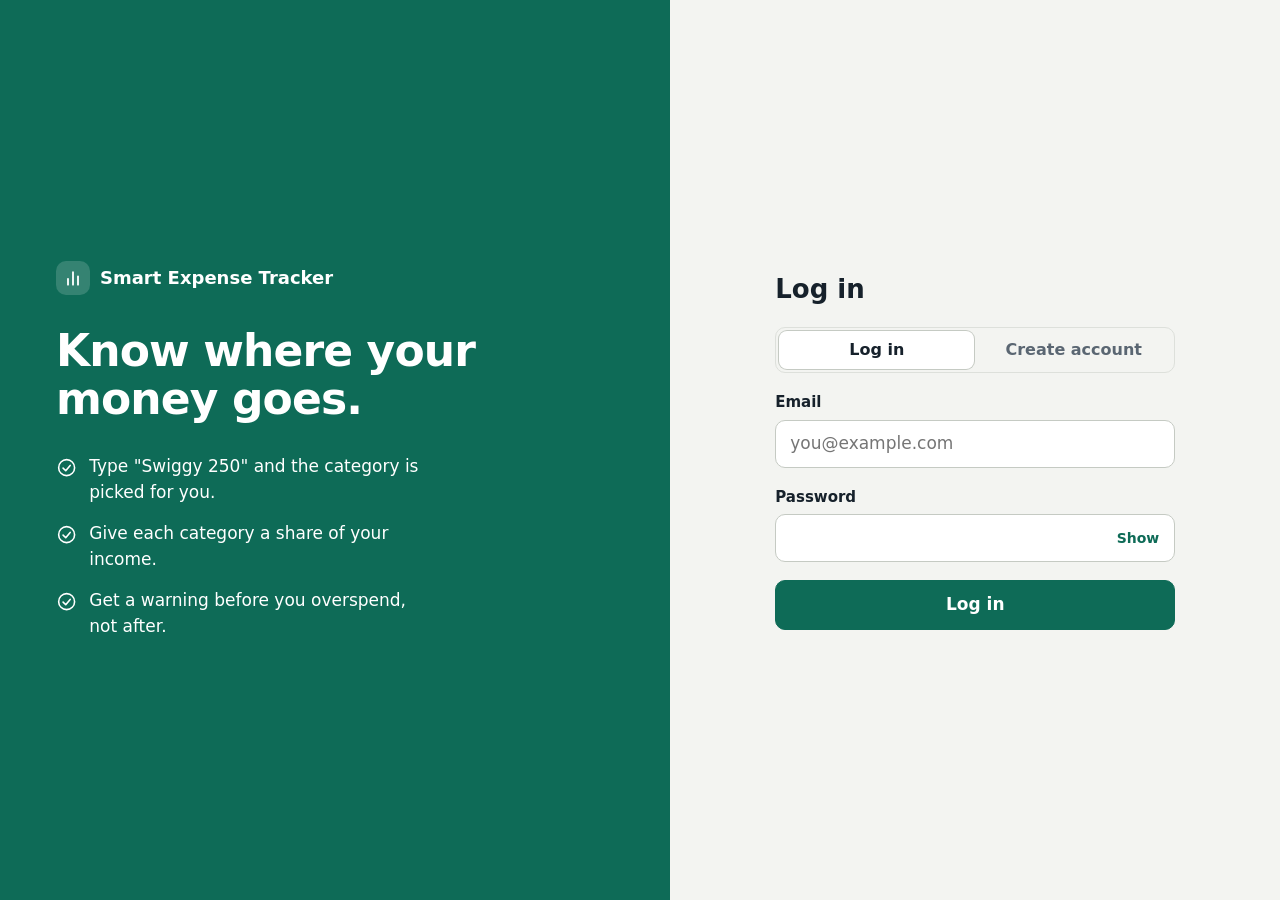
==== frontend/index.html @ fc3e4bb8 "Add frontend, summary, trend and rule based categorizer" ====
<!doctype html>
<html lang="en">
<head>
  <meta charset="utf-8">
  <meta name="viewport" content="width=device-width, initial-scale=1">
  <title>Log in - Smart Expense Tracker</title>
  <link rel="stylesheet" href="css/style.css">
</head>
<body>
  <svg width="0" height="0" style="position:absolute" aria-hidden="true">
    <symbol id="i-bars" viewBox="0 0 24 24"><path d="M6 20v-7M12 20V5M18 20v-10"/></symbol>
    <symbol id="i-check" viewBox="0 0 24 24"><circle cx="12" cy="12" r="9"/><path d="M8 12.5l3 3 5-6"/></symbol>
  </svg>

  <div class="auth">
    <aside class="auth-side">
      <div class="brand">
        <span class="brand-mark"><svg class="icon"><use href="#i-bars"/></svg></span>
        <span class="brand-name">Smart Expense Tracker</span>
      </div>
      <h1>Know where your money goes.</h1>
      <ul class="auth-points">
        <li><svg class="icon"><use href="#i-check"/></svg><span>Type "Swiggy 250" and the category is picked for you.</span></li>
        <li><svg class="icon"><use href="#i-check"/></svg><span>Give each category a share of your income.</span></li>
        <li><svg class="icon"><use href="#i-check"/></svg><span>Get a warning before you overspend, not after.</span></li>
      </ul>
    </aside>

    <main class="auth-main">
      <form id="auth-form" class="auth-card" novalidate>
        <div id="notice" class="notice" role="status" hidden></div>
        <h2 id="auth-title">Log in</h2>

        <div class="seg" role="group" aria-label="Choose log in or create account">
          <button type="button" id="mode-login" aria-pressed="true">Log in</button>
          <button type="button" id="mode-register" aria-pressed="false">Create account</button>
        </div>

        <label class="field">Email
          <input id="email" type="email" autocomplete="email" inputmode="email" placeholder="you@example.com" required>
        </label>

        <label class="field">Password
          <span class="pw-row">
            <input id="password" type="password" autocomplete="current-password" required>
            <button type="button" id="pw-toggle" class="pw-toggle" aria-controls="password">Show</button>
          </span>
        </label>
        <p id="pw-hint" class="note" hidden>Use at least 8 characters.</p>

        <p id="auth-error" class="error" role="alert"></p>
        <button type="submit" id="auth-submit" class="btn btn-primary">Log in</button>
      </form>
    </main>
  </div>

  <script src="js/common.js"></script>
  <script src="js/auth.js"></script>
</body>
</html>
---- frontend/css/style.css ----
/* =====================================================================
   Smart Expense Tracker - styles
   One accent colour (green). Red and amber are used only to mean
   "spent" / "over budget" / "careful".
   ===================================================================== */

:root {
  --paper: #f3f4f1;
  --surface: #ffffff;
  --ink: #16212b;
  --muted: #5a6672;
  --line: #dde0db;
  --line-strong: #c5cac3;

  --accent: #0e6b57;
  --accent-ink: #0a4f40;
  --accent-soft: #e2f0eb;

  --expense: #b23a2a;
  --expense-ink: #7a2418;
  --expense-soft: #f8e8e4;

  --warn: #946010;
  --warn-bar: #c98a1e;
  --warn-ink: #6b4408;
  --warn-soft: #f8eeda;

  --radius: 16px;
}

*, *::before, *::after { box-sizing: border-box; }

html { color-scheme: light; }

body {
  margin: 0;
  background: var(--paper);
  color: var(--ink);
  font: 16px/1.5 "Segoe UI", system-ui, -apple-system, Roboto, "Helvetica Neue", sans-serif;
  -webkit-font-smoothing: antialiased;
}

[hidden] { display: none !important; }

h1, h2, h3, p, ul { margin: 0; }
button, input { font: inherit; color: inherit; }
button { cursor: pointer; }

:focus-visible {
  outline: 3px solid var(--accent);
  outline-offset: 2px;
}

.num { font-variant-numeric: tabular-nums; }

.sr-only {
  position: absolute; width: 1px; height: 1px; padding: 0; margin: -1px;
  overflow: hidden; clip: rect(0, 0, 0, 0); white-space: nowrap; border: 0;
}

.icon {
  width: 1.25em; height: 1.25em; flex: none;
  fill: none; stroke: currentColor; stroke-width: 1.8;
  stroke-linecap: round; stroke-linejoin: round;
}

/* ---------- Buttons ---------- */
.btn {
  display: inline-flex; align-items: center; justify-content: center; gap: 8px;
  min-height: 44px; padding: 0 18px;
  border: 1px solid var(--line-strong); border-radius: 10px;
  background: var(--surface); font-weight: 600;
}
.btn:hover { border-color: var(--ink); }
.btn-primary { background: var(--accent); border-color: var(--accent); color: #fff; }
.btn-primary:hover { background: var(--accent-ink); border-color: var(--accent-ink); }
.btn-danger { background: var(--expense); border-color: var(--expense); color: #fff; }
.btn-danger:hover { background: var(--expense-ink); border-color: var(--expense-ink); }
.btn-quiet { background: transparent; border-color: transparent; }
.btn-quiet:hover { background: var(--paper); border-color: transparent; }
.btn[disabled] { opacity: 0.6; cursor: not-allowed; }

.icon-btn {
  display: inline-grid; place-items: center; width: 42px; height: 42px;
  border: 1px solid transparent; border-radius: 10px;
  background: transparent; color: var(--muted);
}
.icon-btn:hover { background: var(--paper); color: var(--ink); }
.icon-btn.danger:hover { background: var(--expense-soft); color: var(--expense); }
.icon-btn.bordered { border-color: var(--line-strong); background: var(--surface); color: var(--ink); }
.icon-btn[disabled] { opacity: 0.35; cursor: not-allowed; }
.icon-btn .icon { width: 22px; height: 22px; }

/* ---------- Top bar ---------- */
.topbar { background: var(--surface); border-bottom: 1px solid var(--line); }
.topbar-inner {
  max-width: 1120px; margin: 0 auto; padding: 12px 20px;
  display: flex; align-items: center; gap: 16px;
}
.brand { display: flex; align-items: center; gap: 10px; font-weight: 700; font-size: 18px; }
.brand-mark {
  width: 34px; height: 34px; border-radius: 10px;
  display: grid; place-items: center; background: var(--accent); color: #fff;
}
.brand-mark .icon { width: 20px; height: 20px; stroke-width: 2.2; }
.spacer { flex: 1; }
.user-email { color: var(--muted); font-size: 14px; overflow: hidden; text-overflow: ellipsis; white-space: nowrap; }

/* ---------- Page ---------- */
.page {
  max-width: 1120px; margin: 0 auto; padding: 24px 20px 80px;
  display: grid; gap: 24px;
}

.banner {
  display: flex; align-items: center; justify-content: space-between; gap: 12px;
  padding: 12px 16px; border-radius: 12px;
  background: var(--expense-soft); color: var(--expense-ink); font-weight: 600;
}

.month-row { display: flex; align-items: center; gap: 10px; }
.month-title { font-size: 30px; font-weight: 700; letter-spacing: -0.01em; }

/* ---------- Action tiles ---------- */
.tiles { display: grid; grid-template-columns: repeat(3, 1fr); gap: 16px; }
.tile {
  display: flex; flex-direction: column; align-items: flex-start; gap: 10px;
  min-height: 152px; padding: 22px; text-align: left;
  background: var(--surface); border: 1.5px solid var(--line); border-radius: var(--radius);
  transition: border-color 0.15s;
}
.tile-icon { display: grid; place-items: center; width: 60px; height: 60px; border-radius: 50%; }
.tile-icon .icon { width: 30px; height: 30px; stroke-width: 2; }
.tile-text { display: flex; flex-direction: column; gap: 2px; }
.tile-title { font-size: 20px; font-weight: 700; }
.tile-sub { color: var(--muted); font-size: 14px; }
.tile-expense .tile-icon { background: var(--expense-soft); color: var(--expense); }
.tile-expense:hover { border-color: var(--expense); }
.tile-income .tile-icon { background: var(--accent-soft); color: var(--accent); }
.tile-income:hover { border-color: var(--accent); }
.tile-budget .tile-icon { background: #e8ebee; color: var(--ink); }
.tile-budget:hover { border-color: var(--ink); }

/* ---------- Quick add ---------- */
.quick {
  display: flex; align-items: center; gap: 12px;
  padding: 8px 8px 8px 18px;
  background: var(--surface); border: 1.5px solid var(--line); border-radius: 14px;
}
.quick:focus-within { border-color: var(--accent); box-shadow: 0 0 0 3px var(--accent-soft); }
.quick input {
  flex: 1; min-width: 0; border: 0; outline: 0; background: transparent;
  font-size: 17px; min-height: 44px;
}
.quick input::placeholder { color: var(--muted); }

/* ---------- Stats ---------- */
.stats {
  display: grid; grid-template-columns: repeat(3, 1fr);
  background: var(--surface); border: 1px solid var(--line); border-radius: var(--radius);
}
.stat { padding: 22px 26px; }
.stat + .stat { border-left: 1px solid var(--line); }
.stat-label { color: var(--muted); font-size: 15px; }
.stat-value { margin-top: 4px; font-size: 36px; font-weight: 700; line-height: 1.15; letter-spacing: -0.02em; }
.stat-note { margin-top: 2px; color: var(--muted); font-size: 14px; }
.stat-income .stat-value { color: var(--accent); }
.stat-spent .stat-value { color: var(--expense); }
.stat-saved .stat-value.is-negative { color: var(--expense); }

/* ---------- Alerts ---------- */
.alerts { list-style: none; padding: 0; display: grid; gap: 10px; }
.alert {
  display: flex; align-items: flex-start; gap: 12px;
  padding: 14px 16px; border-radius: 12px; font-weight: 600;
}
.alert .icon { margin-top: 2px; }
.alert-over { background: var(--expense-soft); color: var(--expense-ink); }
.alert-warning { background: var(--warn-soft); color: var(--warn-ink); }
.alert-ok { background: var(--accent-soft); color: var(--accent-ink); }
.alert-info { background: #e9ecee; color: var(--ink); }

/* ---------- Panels ---------- */
.panel { background: var(--surface); border: 1px solid var(--line); border-radius: var(--radius); padding: 22px; }
.panel-head { display: flex; align-items: center; justify-content: space-between; gap: 12px; flex-wrap: wrap; margin-bottom: 18px; }
.panel h2 { font-size: 19px; font-weight: 700; }
.panel-sub { color: var(--muted); font-size: 14px; }
.grid-2 { display: grid; grid-template-columns: 1fr 1fr; gap: 24px; align-items: start; }
.grid-2.wide-left { grid-template-columns: 1.55fr 1fr; }
.empty { color: var(--muted); padding: 8px 0; }

/* ---------- Where the money went ---------- */
.cats { list-style: none; padding: 0; display: grid; gap: 20px; }
.cat-head { display: flex; justify-content: space-between; gap: 12px; font-weight: 600; }
.bar { position: relative; height: 12px; margin: 8px 0 6px; border-radius: 6px; background: #eceeea; }
.bar-fill { position: absolute; top: 0; bottom: 0; left: 0; border-radius: 6px; background: #7a858f; }
.bar-tick { position: absolute; top: -4px; bottom: -4px; width: 2px; background: var(--ink); border-radius: 1px; }
.cat-meta { color: var(--muted); font-size: 14px; }
.cat-meta .flag { font-weight: 700; }
.is-ok .bar-fill { background: var(--accent); }
.is-warning .bar-fill { background: var(--warn-bar); }
.is-over .bar-fill { background: var(--expense); }
.is-ok .flag { color: var(--accent); }
.is-warning .flag { color: var(--warn); }
.is-over .flag { color: var(--expense); }

/* ---------- Chart ---------- */
.chart-wrap { position: relative; height: 270px; }

/* ---------- Segmented control ---------- */
.seg { display: inline-flex; gap: 2px; padding: 3px; background: var(--paper); border: 1px solid var(--line); border-radius: 10px; }
.seg button { min-height: 38px; padding: 0 14px; border: 0; border-radius: 8px; background: transparent; color: var(--muted); font-weight: 600; }
.seg button[aria-pressed="true"] { background: var(--surface); color: var(--ink); box-shadow: 0 0 0 1px var(--line-strong); }

/* ---------- Transactions ---------- */
.txs { list-style: none; padding: 0; }
.tx {
  display: grid; grid-template-columns: 62px 1fr auto auto; align-items: center; gap: 12px;
  padding: 12px 0; border-top: 1px solid var(--line);
}
.tx:first-child { border-top: 0; }
.tx-date { color: var(--muted); font-size: 14px; }
.tx-desc { font-weight: 600; overflow-wrap: anywhere; }
.pill {
  display: inline-block; margin-top: 4px; padding: 2px 10px;
  border: 1px solid var(--line); border-radius: 999px;
  background: var(--paper); color: var(--muted); font-size: 13px;
}
.pill-none { background: var(--warn-soft); border-color: #e9d5a6; color: var(--warn-ink); }
.tx-amt { min-width: 7ch; font-weight: 700; text-align: right; }
.tx-amt.is-expense { color: var(--expense); }
.tx-amt.is-income { color: var(--accent); }
.tx-actions { display: flex; gap: 2px; }
.more { width: 100%; margin-top: 14px; }

/* ---------- Budgets ---------- */
.budgets { list-style: none; padding: 0; display: grid; gap: 12px; }
.budget {
  display: grid; grid-template-columns: 1fr auto; align-items: center; gap: 2px 12px;
  padding: 14px 14px 14px 16px; border: 1px solid var(--line); border-radius: 12px;
}
.budget-name { font-weight: 700; }
.budget-meta { grid-column: 1; color: var(--muted); font-size: 14px; }
.budget-actions { grid-column: 2; grid-row: 1 / span 2; display: flex; gap: 2px; }

/* ---------- Dialogs ---------- */
dialog {
  width: min(480px, calc(100vw - 32px)); padding: 0;
  border: 0; border-radius: 18px; background: var(--surface); color: var(--ink);
  box-shadow: 0 20px 60px rgba(20, 30, 40, 0.28);
}
dialog::backdrop { background: rgba(20, 30, 40, 0.45); }
.dialog-body { display: grid; gap: 16px; padding: 24px; }
.dialog-body h2 { font-size: 22px; font-weight: 700; }
.dialog-actions { display: flex; justify-content: flex-end; gap: 10px; margin-top: 4px; }
.field { display: grid; gap: 6px; font-size: 15px; font-weight: 600; }
.field input {
  width: 100%; min-height: 48px; padding: 0 14px;
  border: 1.5px solid var(--line-strong); border-radius: 10px;
  background: #fff; font-size: 17px; font-weight: 400;
}
.field input:focus { outline: 0; border-color: var(--accent); box-shadow: 0 0 0 3px var(--accent-soft); }
.field input[aria-invalid="true"] { border-color: var(--expense); }
.field input[readonly] { background: var(--paper); color: var(--muted); }
.money-input { position: relative; }
.money-input > span { position: absolute; left: 14px; top: 50%; transform: translateY(-50%); color: var(--muted); font-weight: 400; }
.money-input input { padding-left: 34px; }
.note { min-height: 1.4em; color: var(--muted); font-size: 14px; }
.note .tag {
  display: inline-block; margin-right: 6px; padding: 1px 8px; border-radius: 999px;
  background: var(--accent-soft); color: var(--accent-ink); font-size: 13px; font-weight: 700;
}
.note.is-warn { color: var(--warn); font-weight: 600; }
.error { color: var(--expense); font-size: 14px; font-weight: 600; }
.error:empty { display: none; }

/* ---------- Toast ---------- */
.toast {
  position: fixed; left: 50%; bottom: 24px; z-index: 50; transform: translateX(-50%);
  max-width: calc(100vw - 32px); padding: 12px 18px; border-radius: 12px;
  background: var(--ink); color: #fff; font-weight: 600;
}

/* ---------- Login / register page ---------- */
.auth { display: grid; grid-template-columns: 1.1fr 1fr; min-height: 100vh; }
.auth-side {
  display: flex; flex-direction: column; justify-content: center; gap: 32px;
  padding: 56px; background: var(--accent); color: #fff;
}
.auth-side .brand-mark { background: rgba(255, 255, 255, 0.16); }
.auth-side h1 { max-width: 14ch; font-size: 44px; line-height: 1.08; letter-spacing: -0.02em; }
.auth-points { list-style: none; padding: 0; display: grid; gap: 16px; max-width: 34ch; font-size: 17px; }
.auth-points li { display: flex; gap: 12px; align-items: flex-start; }
.auth-points .icon { margin-top: 3px; }
.auth-main { display: grid; place-items: center; padding: 32px 24px; }
.auth-card { width: min(400px, 100%); display: grid; gap: 18px; }
.auth-card h2 { font-size: 26px; font-weight: 700; }
.auth-card .seg { display: flex; }
.auth-card .seg button { flex: 1; }
.auth-card .btn-primary { width: 100%; min-height: 50px; font-size: 17px; }
.notice { padding: 12px 14px; border-radius: 12px; background: var(--warn-soft); color: var(--warn-ink); font-weight: 600; }
.pw-row { position: relative; }
.pw-row input { padding-right: 76px; }
.pw-toggle {
  position: absolute; right: 6px; top: 50%; transform: translateY(-50%);
  min-height: 36px; padding: 0 10px; border: 0; border-radius: 8px;
  background: transparent; color: var(--accent); font-size: 14px; font-weight: 700;
}
.pw-toggle:hover { background: var(--accent-soft); }

/* ---------- Responsive ---------- */
@media (max-width: 900px) {
  .grid-2, .grid-2.wide-left { grid-template-columns: 1fr; }
}

@media (max-width: 760px) {
  .auth { grid-template-columns: 1fr; min-height: 0; }
  .auth-side { padding: 28px 24px; gap: 14px; }
  .auth-side h1 { font-size: 30px; max-width: none; }
  .auth-points { display: none; }

  .tiles { grid-template-columns: 1fr; gap: 12px; }
  .tile { flex-direction: row; align-items: center; gap: 16px; min-height: 0; padding: 16px; }
  .tile-icon { width: 52px; height: 52px; flex: none; }
  .tile-icon .icon { width: 26px; height: 26px; }

  .stats { grid-template-columns: 1fr; }
  .stat + .stat { border-left: 0; border-top: 1px solid var(--line); }
  .stat { padding: 18px 20px; }

  .month-title { font-size: 25px; }
  .user-email { display: none; }
  .brand-name { font-size: 16px; }
  .panel { padding: 18px; }

  .tx { grid-template-columns: 48px 1fr auto; row-gap: 0; }
  .tx-actions { grid-column: 2 / 4; justify-self: end; }
}

@media (prefers-reduced-motion: reduce) {
  * { transition: none !important; }
}

/* Keep button labels and the brand on one line */
.btn { white-space: nowrap; }
.brand-name { white-space: nowrap; }
@media (max-width: 520px) {
  .topbar .brand-name { font-size: 0.95rem; }
  .topbar .btn { padding-inline: 0.75rem; }
}
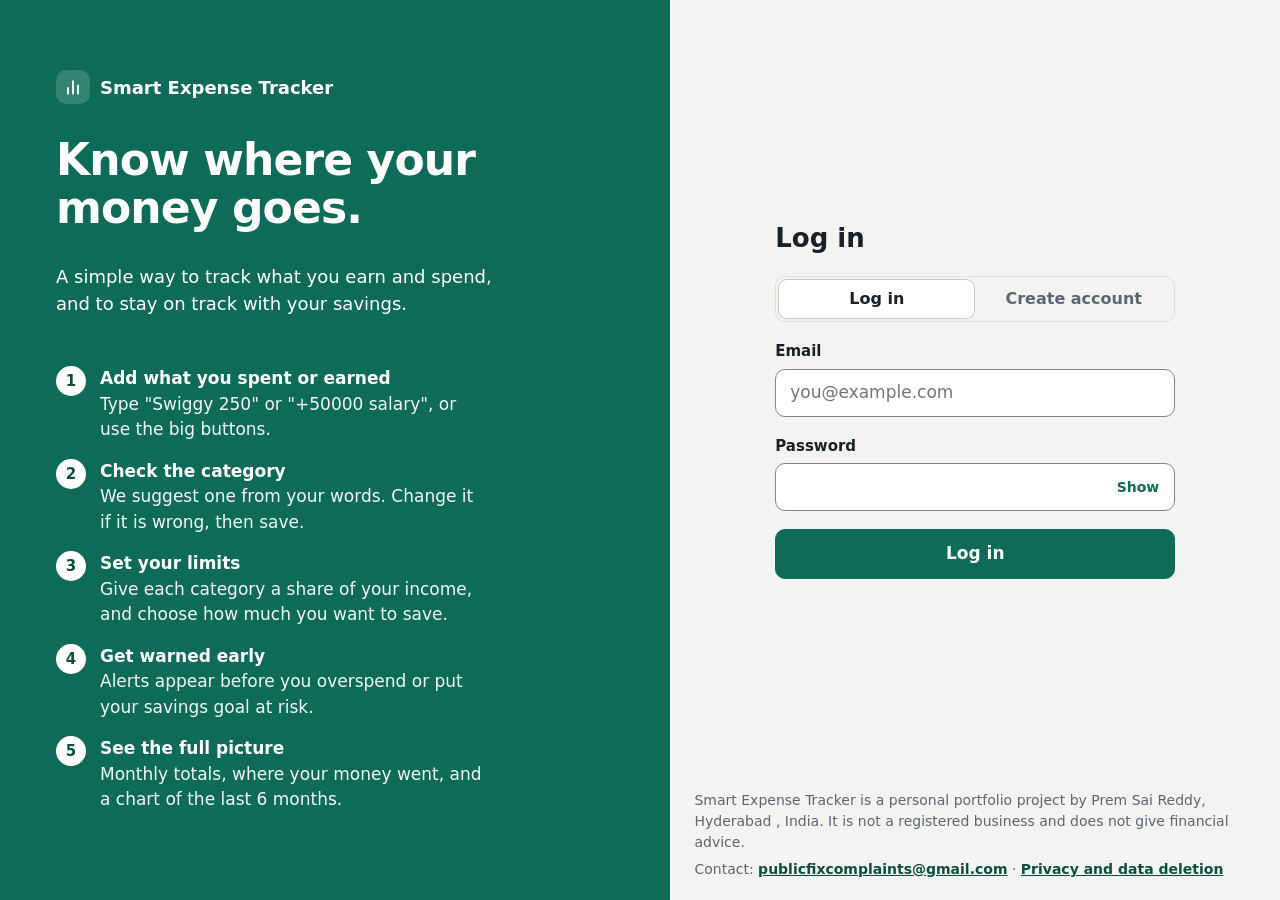
==== commit d4e3181e: "Version 1: savings goals, alerts, accessibility, privacy page, tests, README" ====
--- a/frontend/index.html
+++ b/frontend/index.html
@@ -7,23 +7,44 @@
   <link rel="stylesheet" href="css/style.css">
 </head>
 <body>
+  <a class="skip-link" href="#auth-form">Skip to the log in form</a>
+
   <svg width="0" height="0" style="position:absolute" aria-hidden="true">
     <symbol id="i-bars" viewBox="0 0 24 24"><path d="M6 20v-7M12 20V5M18 20v-10"/></symbol>
-    <symbol id="i-check" viewBox="0 0 24 24"><circle cx="12" cy="12" r="9"/><path d="M8 12.5l3 3 5-6"/></symbol>
   </svg>
 
   <div class="auth">
     <aside class="auth-side">
       <div class="brand">
-        <span class="brand-mark"><svg class="icon"><use href="#i-bars"/></svg></span>
+        <span class="brand-mark"><svg class="icon" aria-hidden="true"><use href="#i-bars"/></svg></span>
         <span class="brand-name">Smart Expense Tracker</span>
       </div>
+
       <h1>Know where your money goes.</h1>
-      <ul class="auth-points">
-        <li><svg class="icon"><use href="#i-check"/></svg><span>Type "Swiggy 250" and the category is picked for you.</span></li>
-        <li><svg class="icon"><use href="#i-check"/></svg><span>Give each category a share of your income.</span></li>
-        <li><svg class="icon"><use href="#i-check"/></svg><span>Get a warning before you overspend, not after.</span></li>
-      </ul>
+      <p class="auth-lead">A simple way to track what you earn and spend, and to stay on track with your savings.</p>
+
+      <ol class="auth-steps" aria-label="How it works">
+        <li>
+          <div><strong>Add what you spent or earned</strong>
+          <span>Type "Swiggy 250" or "+50000 salary", or use the big buttons.</span></div>
+        </li>
+        <li>
+          <div><strong>Check the category</strong>
+          <span>We suggest one from your words. Change it if it is wrong, then save.</span></div>
+        </li>
+        <li>
+          <div><strong>Set your limits</strong>
+          <span>Give each category a share of your income, and choose how much you want to save.</span></div>
+        </li>
+        <li>
+          <div><strong>Get warned early</strong>
+          <span>Alerts appear before you overspend or put your savings goal at risk.</span></div>
+        </li>
+        <li>
+          <div><strong>See the full picture</strong>
+          <span>Monthly totals, where your money went, and a chart of the last 6 months.</span></div>
+        </li>
+      </ol>
     </aside>
 
     <main class="auth-main">
@@ -48,9 +69,16 @@
         </label>
         <p id="pw-hint" class="note" hidden>Use at least 8 characters.</p>
 
+        <label id="age-row" class="check" hidden>
+          <input id="age" type="checkbox">
+          <span>I am 18 or older, and I have read the <a href="privacy.html">privacy and data page</a>.</span>
+        </label>
+
         <p id="auth-error" class="error" role="alert"></p>
         <button type="submit" id="auth-submit" class="btn btn-primary">Log in</button>
       </form>
+
+      <footer id="site-footer" class="site-footer"></footer>
     </main>
   </div>
 
--- a/frontend/css/style.css
+++ b/frontend/css/style.css
@@ -11,6 +11,7 @@
   --muted: #5a6672;
   --line: #dde0db;
   --line-strong: #c5cac3;
+  --input-border: #7f8982;   /* 3.6:1 against white, so form boxes are easy to see */
 
   --accent: #0e6b57;
   --accent-ink: #0a4f40;
@@ -21,7 +22,7 @@
   --expense-soft: #f8e8e4;
 
   --warn: #946010;
-  --warn-bar: #c98a1e;
+  --warn-bar: #a56c0e;
   --warn-ink: #6b4408;
   --warn-soft: #f8eeda;
 
@@ -122,7 +123,7 @@
 .month-title { font-size: 30px; font-weight: 700; letter-spacing: -0.01em; }
 
 /* ---------- Action tiles ---------- */
-.tiles { display: grid; grid-template-columns: repeat(3, 1fr); gap: 16px; }
+.tiles { display: grid; grid-template-columns: repeat(4, 1fr); gap: 16px; }
 .tile {
   display: flex; flex-direction: column; align-items: flex-start; gap: 10px;
   min-height: 152px; padding: 22px; text-align: left;
@@ -140,12 +141,14 @@
 .tile-income:hover { border-color: var(--accent); }
 .tile-budget .tile-icon { background: #e8ebee; color: var(--ink); }
 .tile-budget:hover { border-color: var(--ink); }
+.tile-savings .tile-icon { background: var(--warn-soft); color: var(--warn-ink); }
+.tile-savings:hover { border-color: var(--warn); }
 
 /* ---------- Quick add ---------- */
 .quick {
   display: flex; align-items: center; gap: 12px;
   padding: 8px 8px 8px 18px;
-  background: var(--surface); border: 1.5px solid var(--line); border-radius: 14px;
+  background: var(--surface); border: 1.5px solid var(--input-border); border-radius: 14px;
 }
 .quick:focus-within { border-color: var(--accent); box-shadow: 0 0 0 3px var(--accent-soft); }
 .quick input {
@@ -204,8 +207,19 @@
 .is-warning .flag { color: var(--warn); }
 .is-over .flag { color: var(--expense); }
 
-/* ---------- Chart ---------- */
-.chart-wrap { position: relative; height: 270px; }
+/* ---------- 6-month chart (plain boxes, no library) ---------- */
+.legend { display: flex; flex-wrap: wrap; gap: 6px 16px; margin-bottom: 14px; color: var(--muted); font-size: 14px; }
+.legend span { display: inline-flex; align-items: center; gap: 6px; }
+.dot { width: 12px; height: 12px; border-radius: 3px; display: inline-block; }
+.dot-income { background: var(--accent); }
+.dot-expense { background: var(--expense); }
+.trend { display: grid; gap: 12px; height: 240px; }
+.trend-col { display: flex; flex-direction: column; min-width: 0; }
+.trend-bars { flex: 1; display: flex; align-items: flex-end; justify-content: center; gap: 4px; border-bottom: 1.5px solid var(--line-strong); }
+.trend-bar { width: 38%; max-width: 30px; min-height: 2px; border-radius: 4px 4px 0 0; }
+.trend-income { background: var(--accent); }
+.trend-spent { background: var(--expense); }
+.trend-label { padding-top: 8px; text-align: center; color: var(--muted); font-size: 14px; }
 
 /* ---------- Segmented control ---------- */
 .seg { display: inline-flex; gap: 2px; padding: 3px; background: var(--paper); border: 1px solid var(--line); border-radius: 10px; }
@@ -256,7 +270,7 @@
 .field { display: grid; gap: 6px; font-size: 15px; font-weight: 600; }
 .field input {
   width: 100%; min-height: 48px; padding: 0 14px;
-  border: 1.5px solid var(--line-strong); border-radius: 10px;
+  border: 1.5px solid var(--input-border); border-radius: 10px;
   background: #fff; font-size: 17px; font-weight: 400;
 }
 .field input:focus { outline: 0; border-color: var(--accent); box-shadow: 0 0 0 3px var(--accent-soft); }
@@ -292,8 +306,8 @@
 .auth-points { list-style: none; padding: 0; display: grid; gap: 16px; max-width: 34ch; font-size: 17px; }
 .auth-points li { display: flex; gap: 12px; align-items: flex-start; }
 .auth-points .icon { margin-top: 3px; }
-.auth-main { display: grid; place-items: center; padding: 32px 24px; }
-.auth-card { width: min(400px, 100%); display: grid; gap: 18px; }
+.auth-main { display: flex; flex-direction: column; padding: 32px 24px 20px; }
+.auth-card { width: min(400px, 100%); display: grid; gap: 18px; margin: auto; }
 .auth-card h2 { font-size: 26px; font-weight: 700; }
 .auth-card .seg { display: flex; }
 .auth-card .seg button { flex: 1; }
@@ -311,6 +325,7 @@
 /* ---------- Responsive ---------- */
 @media (max-width: 900px) {
   .grid-2, .grid-2.wide-left { grid-template-columns: 1fr; }
+  .tiles { grid-template-columns: repeat(2, 1fr); }
 }
 
 @media (max-width: 760px) {
@@ -347,4 +362,54 @@
 @media (max-width: 520px) {
   .topbar .brand-name { font-size: 0.95rem; }
   .topbar .btn { padding-inline: 0.75rem; }
-}+}
+
+/* ---------- Login page: how it works ---------- */
+.auth-steps { list-style: none; padding: 0; display: grid; gap: 16px; max-width: 40ch; font-size: 17px; counter-reset: step; }
+.auth-steps li { display: flex; gap: 14px; align-items: flex-start; counter-increment: step; }
+.auth-steps li::before {
+  content: counter(step); flex: none; display: grid; place-items: center;
+  width: 30px; height: 30px; border-radius: 50%;
+  background: #fff; color: var(--accent-ink); font-weight: 700; font-size: 15px;
+}
+.auth-steps strong { display: block; }
+.auth-steps span { opacity: 0.95; }
+.auth-side h1 { margin-bottom: 0; }
+.auth-lead { max-width: 40ch; font-size: 18px; }
+
+/* ---------- Checkbox row (age confirmation) ---------- */
+.check { display: flex; gap: 10px; align-items: flex-start; font-size: 15px; }
+.check input { width: 22px; height: 22px; flex: none; margin: 1px 0 0; accent-color: var(--accent); }
+.check a { color: var(--accent-ink); font-weight: 600; }
+
+/* ---------- Skip link (keyboard users) ---------- */
+.skip-link {
+  position: absolute; left: 12px; top: -60px; z-index: 100;
+  padding: 10px 16px; border-radius: 10px; background: var(--ink); color: #fff; font-weight: 600;
+}
+.skip-link:focus { top: 12px; }
+
+/* ---------- Footer ---------- */
+.site-footer { margin: 28px auto 0; max-width: 1120px; padding: 0 20px 40px; color: var(--muted); font-size: 14px; display: grid; gap: 6px; }
+.auth-main .site-footer { padding: 0; margin: 24px 0 0; }
+.site-footer a, .link-btn { color: var(--accent-ink); font-weight: 600; }
+.link-btn { background: none; border: 0; padding: 0; text-decoration: underline; font-size: 14px; }
+.link-btn.danger { color: var(--expense-ink); }
+
+/* ---------- Savings goal panel ---------- */
+.goal-line { font-weight: 600; margin-bottom: 4px; }
+.goal-bar { position: relative; height: 14px; margin: 12px 0 8px; border-radius: 7px; background: #eceeea; }
+.goal-fill { position: absolute; top: 0; bottom: 0; left: 0; border-radius: 7px; background: var(--accent); }
+.goal-ok .goal-fill { background: var(--accent); }
+.goal-warning .goal-fill { background: var(--warn-bar); }
+.goal-over .goal-fill { background: var(--expense); }
+.goal-meta { color: var(--muted); font-size: 15px; }
+.goal-meta strong { color: var(--ink); }
+
+/* ---------- Privacy page ---------- */
+.doc { max-width: 760px; margin: 0 auto; padding: 32px 20px 0; display: grid; gap: 14px; }
+.doc h1 { font-size: 32px; margin-bottom: 6px; }
+.doc h2 { font-size: 21px; margin-top: 18px; }
+.doc ul { padding-left: 22px; display: grid; gap: 6px; }
+.doc a { color: var(--accent-ink); font-weight: 600; }
+.doc .back { display: inline-block; margin-bottom: 8px; }
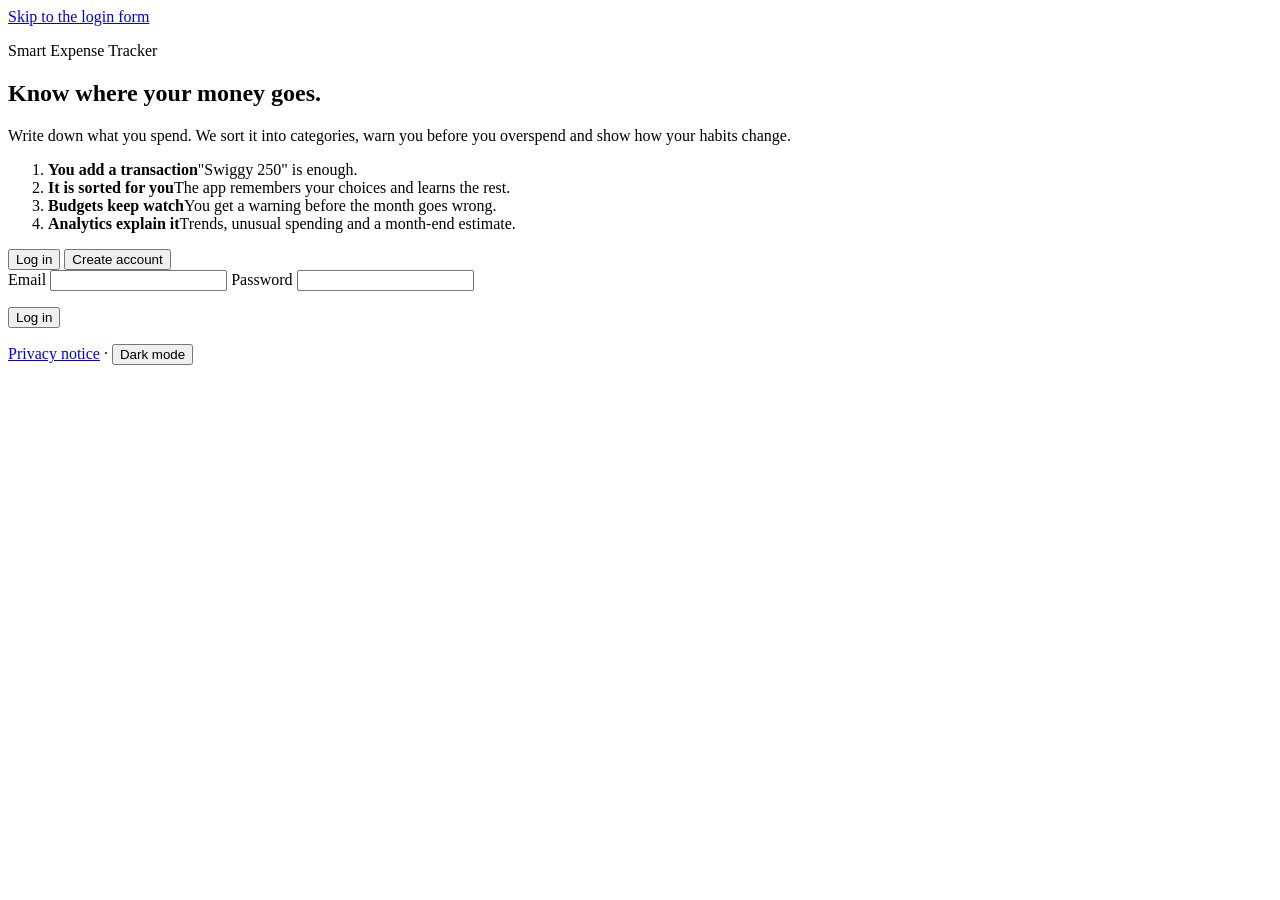
==== commit 5faaab05: "Version 2: ML categoriser v2, analytics, tabbed frontend, currency and exchange converter" ====
--- a/frontend/index.html
+++ b/frontend/index.html
@@ -3,86 +3,75 @@
 <head>
   <meta charset="utf-8">
   <meta name="viewport" content="width=device-width, initial-scale=1">
-  <title>Log in - Smart Expense Tracker</title>
-  <link rel="stylesheet" href="css/style.css">
+  <title>Smart Expense Tracker - Log in</title>
+  <meta name="description" content="Track spending, set budgets and see where your money goes.">
+  <script src="/js/theme.js?v=3"></script>
+  <link rel="stylesheet" href="/css/style.css?v=3">
 </head>
-<body>
-  <a class="skip-link" href="#auth-form">Skip to the log in form</a>
+<body class="auth-page">
+  <a class="skip-link" href="#main">Skip to the login form</a>
 
-  <svg width="0" height="0" style="position:absolute" aria-hidden="true">
-    <symbol id="i-bars" viewBox="0 0 24 24"><path d="M6 20v-7M12 20V5M18 20v-10"/></symbol>
-  </svg>
-
-  <div class="auth">
-    <aside class="auth-side">
-      <div class="brand">
-        <span class="brand-mark"><svg class="icon" aria-hidden="true"><use href="#i-bars"/></svg></span>
-        <span class="brand-name">Smart Expense Tracker</span>
-      </div>
-
-      <h1>Know where your money goes.</h1>
-      <p class="auth-lead">A simple way to track what you earn and spend, and to stay on track with your savings.</p>
-
-      <ol class="auth-steps" aria-label="How it works">
-        <li>
-          <div><strong>Add what you spent or earned</strong>
-          <span>Type "Swiggy 250" or "+50000 salary", or use the big buttons.</span></div>
-        </li>
-        <li>
-          <div><strong>Check the category</strong>
-          <span>We suggest one from your words. Change it if it is wrong, then save.</span></div>
-        </li>
-        <li>
-          <div><strong>Set your limits</strong>
-          <span>Give each category a share of your income, and choose how much you want to save.</span></div>
-        </li>
-        <li>
-          <div><strong>Get warned early</strong>
-          <span>Alerts appear before you overspend or put your savings goal at risk.</span></div>
-        </li>
-        <li>
-          <div><strong>See the full picture</strong>
-          <span>Monthly totals, where your money went, and a chart of the last 6 months.</span></div>
-        </li>
+  <div class="auth-layout">
+    <aside class="auth-story" aria-labelledby="story-title">
+      <p class="brand">Smart Expense Tracker</p>
+      <h1 id="story-title">Know where your money goes.</h1>
+      <p class="lead">Write down what you spend. We sort it into categories, warn you before you overspend and show how your habits change.</p>
+      <ol class="flow">
+        <li><strong>You add a transaction</strong><span>"Swiggy 250" is enough.</span></li>
+        <li><strong>It is sorted for you</strong><span>The app remembers your choices and learns the rest.</span></li>
+        <li><strong>Budgets keep watch</strong><span>You get a warning before the month goes wrong.</span></li>
+        <li><strong>Analytics explain it</strong><span>Trends, unusual spending and a month-end estimate.</span></li>
       </ol>
     </aside>
 
-    <main class="auth-main">
-      <form id="auth-form" class="auth-card" novalidate>
-        <div id="notice" class="notice" role="status" hidden></div>
-        <h2 id="auth-title">Log in</h2>
+    <main id="main" class="auth-card" tabindex="-1">
+      <div class="seg" role="tablist" aria-label="Log in or create an account">
+        <button type="button" role="tab" id="tab-login" aria-controls="panel-login" aria-selected="true">Log in</button>
+        <button type="button" role="tab" id="tab-register" aria-controls="panel-register" aria-selected="false" tabindex="-1">Create account</button>
+      </div>
 
-        <div class="seg" role="group" aria-label="Choose log in or create account">
-          <button type="button" id="mode-login" aria-pressed="true">Log in</button>
-          <button type="button" id="mode-register" aria-pressed="false">Create account</button>
-        </div>
+      <p id="flash" class="notice notice-ok" role="status" hidden></p>
 
-        <label class="field">Email
-          <input id="email" type="email" autocomplete="email" inputmode="email" placeholder="you@example.com" required>
-        </label>
-
-        <label class="field">Password
-          <span class="pw-row">
-            <input id="password" type="password" autocomplete="current-password" required>
-            <button type="button" id="pw-toggle" class="pw-toggle" aria-controls="password">Show</button>
-          </span>
-        </label>
-        <p id="pw-hint" class="note" hidden>Use at least 8 characters.</p>
-
-        <label id="age-row" class="check" hidden>
-          <input id="age" type="checkbox">
-          <span>I am 18 or older, and I have read the <a href="privacy.html">privacy and data page</a>.</span>
-        </label>
-
-        <p id="auth-error" class="error" role="alert"></p>
-        <button type="submit" id="auth-submit" class="btn btn-primary">Log in</button>
+      <form id="panel-login" role="tabpanel" aria-labelledby="tab-login" novalidate>
+        <label for="login-email">Email</label>
+        <input id="login-email" type="email" autocomplete="email" required>
+        <label for="login-password">Password</label>
+        <input id="login-password" type="password" autocomplete="current-password" required>
+        <p id="login-error" class="form-error" role="alert"></p>
+        <button class="btn btn-primary btn-wide" id="login-submit" type="submit">Log in</button>
       </form>
 
-      <footer id="site-footer" class="site-footer"></footer>
+      <form id="panel-register" role="tabpanel" aria-labelledby="tab-register" novalidate hidden>
+        <label for="reg-email">Email</label>
+        <input id="reg-email" type="email" autocomplete="email" required>
+        <label for="reg-password">Password</label>
+        <input id="reg-password" type="password" autocomplete="new-password" aria-describedby="reg-hint" required>
+        <p id="reg-hint" class="hint">At least 8 characters.</p>
+        <label for="reg-currency">Which currency do you spend in?</label>
+        <select id="reg-currency" aria-describedby="reg-currency-hint">
+          <option value="INR">Indian rupee (&#8377;)</option>
+          <option value="GBP">British pound (&pound;)</option>
+          <option value="USD">US dollar ($)</option>
+          <option value="EUR">Euro (&euro;)</option>
+        </select>
+        <p id="reg-currency-hint" class="hint">Used for the symbol on your amounts. You can change it later in Account.</p>
+        <label class="check">
+          <input id="reg-age" type="checkbox">
+          <span>I am 16 or older and I have read the <a href="/privacy.html" target="_blank" rel="noopener">privacy notice</a>.</span>
+        </label>
+        <p id="reg-error" class="form-error" role="alert"></p>
+        <div id="reg-exists" class="notice notice-info" role="alert" hidden>
+          <span>This email already has an account.</span>
+          <button type="button" class="btn btn-small" id="reg-go-login">Log in instead</button>
+        </div>
+        <button class="btn btn-primary btn-wide" id="reg-submit" type="submit">Create account</button>
+      </form>
+
+      <p class="auth-foot"><a href="/privacy.html">Privacy notice</a> &middot; <button type="button" class="linklike" id="theme-toggle">Dark mode</button></p>
     </main>
   </div>
 
-  <script src="js/common.js"></script>
-  <script src="js/auth.js"></script>
+  <script src="/js/common.js?v=3"></script>
+  <script src="/js/auth.js?v=3"></script>
 </body>
 </html>
